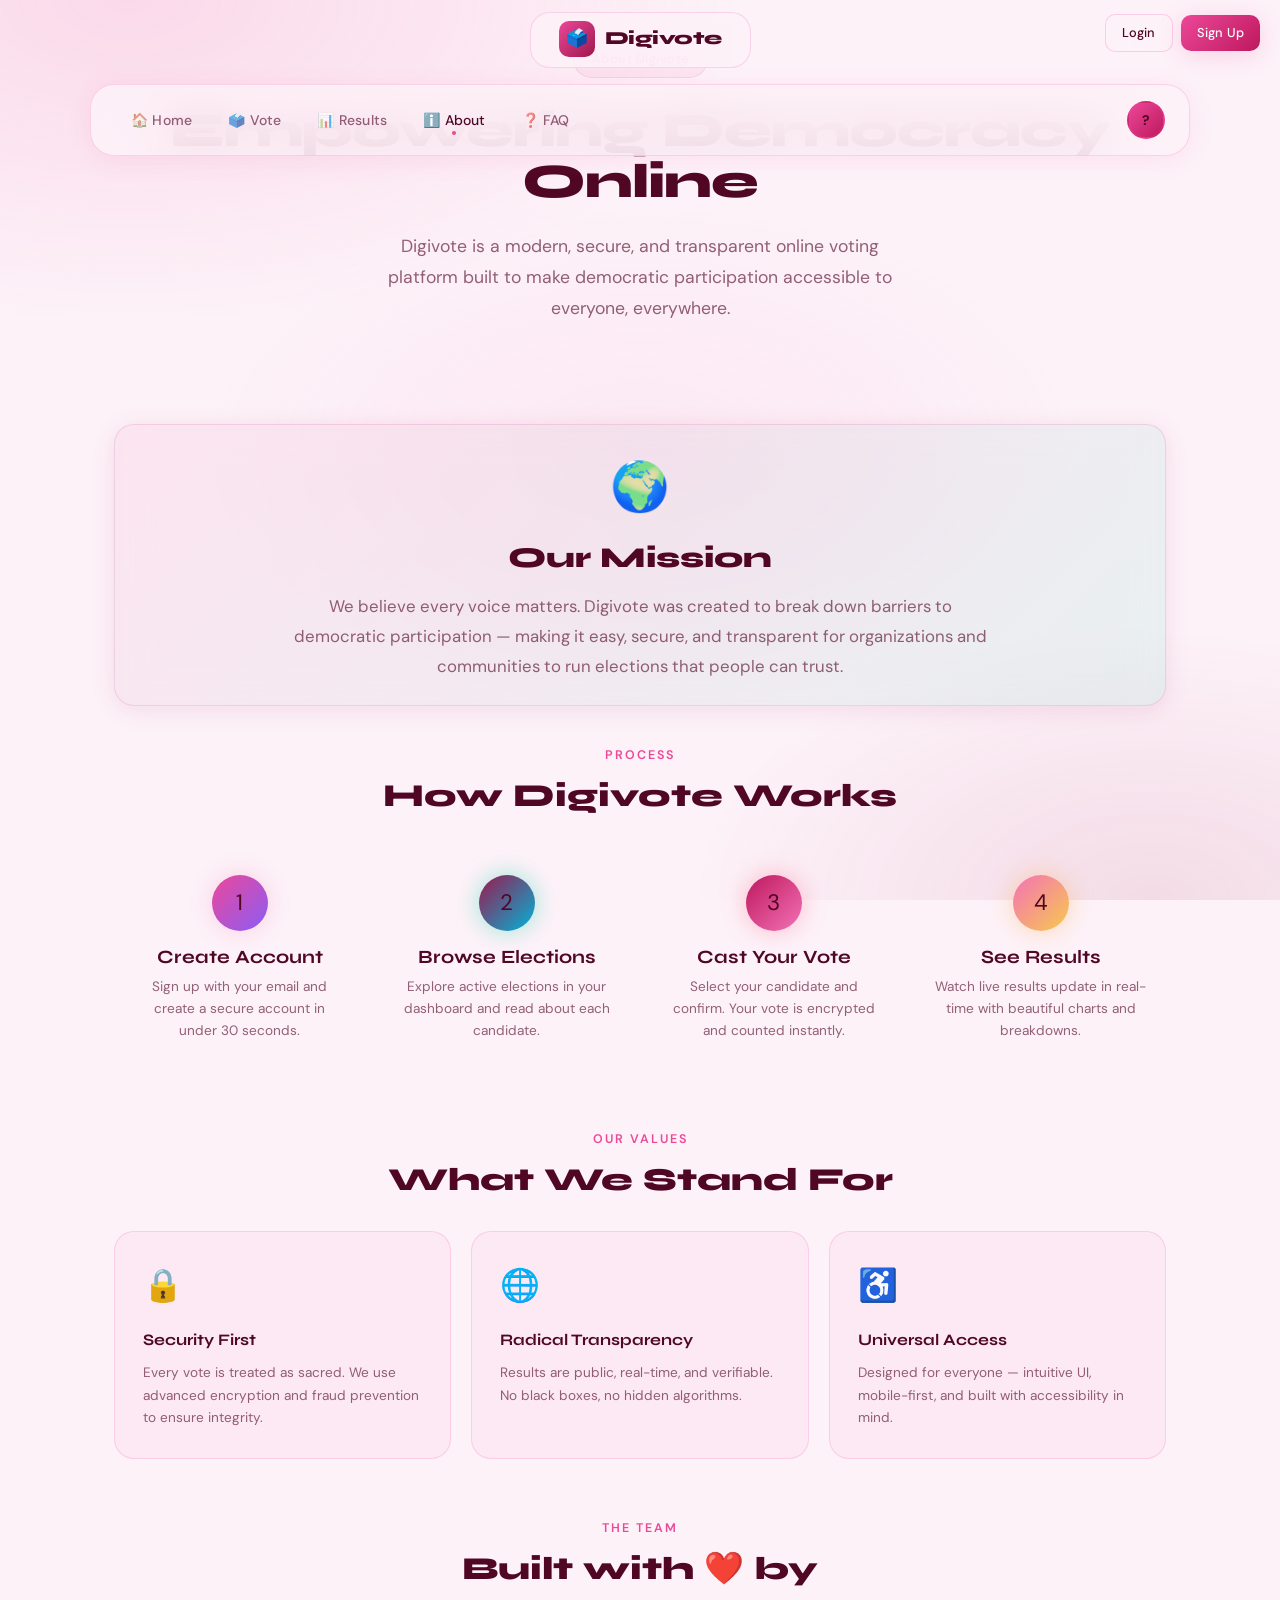
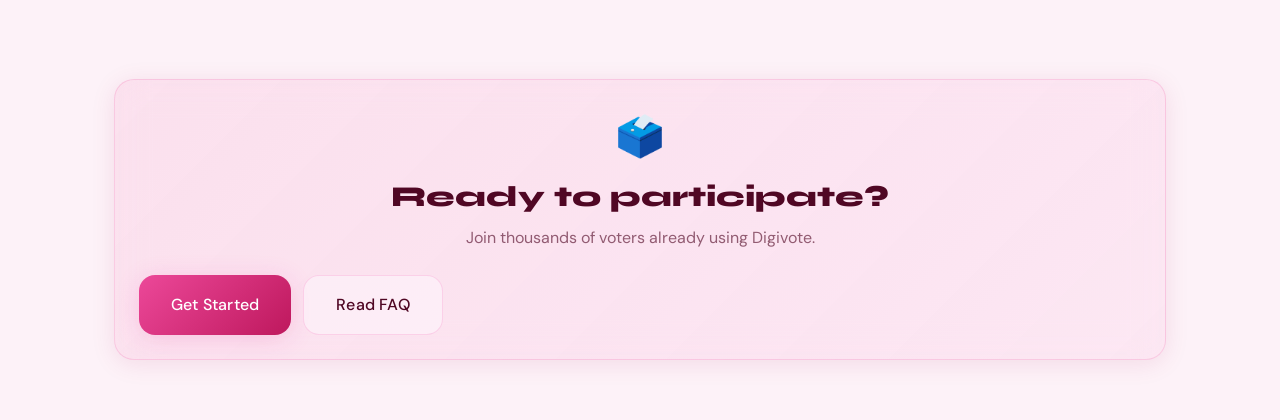
==== about.html @ bf9b4a69 "Add files via upload" ====
<!DOCTYPE html><html lang="en"><head><meta charset="UTF-8"/><meta name="viewport" content="width=device-width, initial-scale=1.0"/><title>About — Digivote</title><link rel="stylesheet" href="style.css"></head><body><div id="toast-container"></div><div id="auth-topbar" style="position:fixed;top:14px;right:20px;z-index:2000;display:flex;align-items:center;gap:8px;"><a href="login.html" id="auth-login-btn" class="btn btn-secondary btn-sm" style="backdrop-filter:blur(12px);background:rgba(253,242,248,0.85);border:1px solid rgba(249,168,212,0.5);">Login</a><a href="signup.html" id="auth-signup-btn" class="btn btn-primary btn-sm">Sign Up</a></div><div class="nav-wrapper"><div class="logo-topbar"><a href="index.html" class="nav-logo"><div class="logo-icon">🗳️</div> Digivote</a></div><nav class="navbar"><ul class="nav-links"><li><a href="index.html">🏠 Home</a></li><li><a href="vote.html">🗳️ Vote</a></li><li><a href="results.html">📊 Results</a></li><li><a href="about.html" class="active">ℹ️ About</a></li><li><a href="faq.html">❓ FAQ</a></li></ul><div class="nav-actions"><div class="nav-avatar" id="nav-avatar" onclick="window.location='dashboard.html'">?</div></nav><div class="mobile-menu" id="mobile-menu"><a href="index.html">🏠 Home</a><a href="vote.html">🗳️ Vote</a><a href="results.html">📊 Results</a><a href="faq.html">❓ FAQ</a><a href="login.html">🔑 Login</a></div></div><div class="page page-content"><div class="container"><section class="hero" style="padding:40px 0 60px;"><div class="hero-eyebrow">About Digivote</div><h1 class="hero-title" style="font-size:3rem;">Empowering <span class="highlight">Democracy</span><br/>Online</h1><p class="hero-subtitle">Digivote is a modern, secure, and transparent online voting platform built to make democratic participation accessible to everyone, everywhere.</p></section><div class="card card-body" style="margin-bottom:40px;background:linear-gradient(135deg,rgba(236,72,153,0.08),rgba(0,212,170,0.08));border-color:rgba(236,72,153,0.18);"><div style="text-align:center;max-width:700px;margin:0 auto;"><div style="font-size:3rem;margin-bottom:16px;">🌍</div><h2 style="font-family:'Syne',sans-serif;font-weight:800;font-size:1.8rem;margin-bottom:16px;">Our Mission</h2><p style="color:var(--text-secondary);line-height:1.8;font-size:1.05rem;">
We believe every voice matters. Digivote was created to break down barriers to democratic participation — making it easy, secure, and transparent for organizations and communities to run elections that people can trust.
</p></div></div><section style="margin-bottom:60px;"><div class="text-center mb-8"><div class="section-eyebrow">Process</div><h2 style="font-family:'Syne',sans-serif;font-size:2rem;font-weight:800;">How Digivote Works</h2></div><div class="grid-4" style="gap:16px;"><div style="text-align:center;padding:28px 20px;"><div style="width:56px;height:56px;border-radius:50%;background:linear-gradient(135deg,var(--accent-1),#8b5cf6);display:grid;place-items:center;font-size:1.4rem;margin:0 auto 16px;box-shadow:0 0 24px rgba(236,72,153,0.2);">1</div><h3 style="font-family:'Syne',sans-serif;font-weight:700;margin-bottom:8px;">Create Account</h3><p class="text-secondary text-sm">Sign up with your email and create a secure account in under 30 seconds.</p></div><div style="text-align:center;padding:28px 20px;"><div style="width:56px;height:56px;border-radius:50%;background:linear-gradient(135deg,var(--accent-2),#00b4d8);display:grid;place-items:center;font-size:1.4rem;margin:0 auto 16px;box-shadow:0 0 24px rgba(0,212,170,0.4);">2</div><h3 style="font-family:'Syne',sans-serif;font-weight:700;margin-bottom:8px;">Browse Elections</h3><p class="text-secondary text-sm">Explore active elections in your dashboard and read about each candidate.</p></div><div style="text-align:center;padding:28px 20px;"><div style="width:56px;height:56px;border-radius:50%;background:linear-gradient(135deg,var(--accent-3),var(--accent-4));display:grid;place-items:center;font-size:1.4rem;margin:0 auto 16px;box-shadow:0 0 24px rgba(255,101,132,0.4);">3</div><h3 style="font-family:'Syne',sans-serif;font-weight:700;margin-bottom:8px;">Cast Your Vote</h3><p class="text-secondary text-sm">Select your candidate and confirm. Your vote is encrypted and counted instantly.</p></div><div style="text-align:center;padding:28px 20px;"><div style="width:56px;height:56px;border-radius:50%;background:linear-gradient(135deg,var(--accent-4),#f7c94e);display:grid;place-items:center;font-size:1.4rem;margin:0 auto 16px;box-shadow:0 0 24px rgba(255,169,77,0.4);">4</div><h3 style="font-family:'Syne',sans-serif;font-weight:700;margin-bottom:8px;">See Results</h3><p class="text-secondary text-sm">Watch live results update in real-time with beautiful charts and breakdowns.</p></div></div></section><section style="margin-bottom:60px;"><div class="text-center mb-8"><div class="section-eyebrow">Our Values</div><h2 style="font-family:'Syne',sans-serif;font-size:2rem;font-weight:800;">What We Stand For</h2></div><div class="grid-3"><div class="feature-card"><div class="feature-icon">🔒</div><div class="feature-title">Security First</div><div class="feature-desc">Every vote is treated as sacred. We use advanced encryption and fraud prevention to ensure integrity.</div></div><div class="feature-card"><div class="feature-icon">🌐</div><div class="feature-title">Radical Transparency</div><div class="feature-desc">Results are public, real-time, and verifiable. No black boxes, no hidden algorithms.</div></div><div class="feature-card"><div class="feature-icon">♿</div><div class="feature-title">Universal Access</div><div class="feature-desc">Designed for everyone — intuitive UI, mobile-first, and built with accessibility in mind.</div></div></div></section><section style="margin-bottom:60px;"><div class="text-center mb-8"><div class="section-eyebrow">The Team</div><h2 style="font-family:'Syne',sans-serif;font-size:2rem;font-weight:800;">Built with ❤️ by</h2></div><div class="grid-4" id="team-grid"></div></section><div class="card card-body" style="text-align:center;background:linear-gradient(135deg,rgba(236,72,153,0.1),rgba(249,168,212,0.15));border-color:rgba(236,72,153,0.18);"><div style="font-size:2.5rem;margin-bottom:12px;">🗳️</div><h2 style="font-family:'Syne',sans-serif;font-weight:800;font-size:1.8rem;margin-bottom:12px;">Ready to participate?</h2><p class="text-secondary" style="margin-bottom:24px;max-width:400px;margin-left:auto;margin-right:auto;">Join thousands of voters already using Digivote.</p><div class="flex gap-3 justify-center" style="flex-wrap:wrap;"><a href="signup.html" class="btn btn-primary btn-lg">Get Started</a><a href="faq.html" class="btn btn-secondary btn-lg">Read FAQ</a></div></div></div></div><script src="script.js"></script></body></html>
---- style.css ----
@import url('https://fonts.googleapis.com/css2?family=Syne:wght@400;600;700;800&family=DM+Sans:ital,wght@0,300;0,400;0,500;1,300&display=swap');:root{--bg-dark:#fdf2f8;--bg-card:rgba(252,231,243,0.88);--bg-card-hover:rgba(254,240,249,0.97);--glass:rgba(253,242,248,0.72);--glass-border:rgba(249,168,212,0.45);--accent-1:#ec4899;--accent-2:#9d174d;--accent-3:#be185d;--accent-4:#f472b6;--text-primary:#500724;--text-secondary:rgba(80,7,36,0.62);--text-muted:rgba(80,7,36,0.38);--shadow-glow:0 0 40px rgba(236,72,153,0.18);--shadow-card:0 4px 24px rgba(157,23,77,0.1);--radius-lg:20px;--radius-md:14px;--radius-sm:8px;--nav-height:72px;--transition:0.3s cubic-bezier(0.4,0,0.2,1)}*,*::before,*::after{box-sizing:border-box;margin:0;padding:0}html{scroll-behavior:smooth}body{font-family:'DM Sans',sans-serif;background:var(--bg-dark);color:var(--text-primary);min-height:100vh;overflow-x:hidden;line-height:1.6}body::before{content:'';position:fixed;inset:0;z-index:0;background:radial-gradient(ellipse 80% 60% at 10% 0%,rgba(236,72,153,0.14) 0%,transparent 60%),radial-gradient(ellipse 60% 50% at 90% 100%,rgba(157,23,77,0.1) 0%,transparent 60%),radial-gradient(ellipse 50% 40% at 50% 50%,rgba(249,168,212,0.12) 0%,transparent 70%);pointer-events:none}h1,h2,h3,h4,h5{font-family:'Syne',sans-serif;line-height:1.15}a{color:inherit;text-decoration:none}::-webkit-scrollbar{width:6px}::-webkit-scrollbar-track{background:var(--bg-dark)}::-webkit-scrollbar-thumb{background:rgba(236,72,153,0.2);border-radius:3px}.nav-wrapper{position:fixed;top:0;left:50%;transform:translateX(-50%);z-index:1000;width:calc(100% - 32px);max-width:1100px;display:flex;flex-direction:column;align-items:center;gap:16px;padding-top:12px;pointer-events:auto}.logo-topbar{display:flex;justify-content:center;align-items:center;padding:8px 28px 10px;background:rgba(253,242,248,0.88);backdrop-filter:blur(24px) saturate(180%);-webkit-backdrop-filter:blur(24px) saturate(180%);border:1px solid var(--glass-border);border-radius:20px;border-bottom:1px solid var(--glass-border);width:fit-content}.logo-topbar .nav-logo{font-size:1.15rem}.navbar{display:flex;align-items:center;justify-content:space-between;padding:0 24px;height:var(--nav-height);width:100%;background:rgba(253,242,248,0.88);backdrop-filter:blur(24px) saturate(180%);-webkit-backdrop-filter:blur(24px) saturate(180%);border:1px solid var(--glass-border);border-radius:24px;box-shadow:0 4px 24px rgba(236,72,153,0.1),inset 0 1px 0 rgba(255,240,248,0.9);transition:var(--transition)}.nav-logo{display:flex;align-items:center;gap:10px;font-family:'Syne',sans-serif;font-weight:800;font-size:1.3rem;letter-spacing:-0.5px}.nav-logo .logo-icon{width:36px;height:36px;border-radius:10px;background:linear-gradient(135deg,var(--accent-1),var(--accent-2));display:grid;place-items:center;font-size:1.1rem}.nav-links{display:flex;align-items:center;gap:4px;list-style:none}.nav-links a{display:flex;align-items:center;gap:6px;padding:8px 16px;border-radius:12px;font-size:0.875rem;font-weight:500;letter-spacing:0.2px;color:var(--text-secondary);transition:var(--transition);position:relative}.nav-links a:hover,.nav-links a.active{color:var(--text-primary);background:rgba(255,255,255,0.08)}.nav-links a.active::after{content:'';position:absolute;bottom:4px;left:50%;transform:translateX(-50%);width:4px;height:4px;border-radius:50%;background:var(--accent-1)}.nav-links a span.icon{font-size:1rem}.nav-actions{display:flex;align-items:center;gap:10px}.nav-avatar{width:38px;height:38px;border-radius:50%;background:linear-gradient(135deg,var(--accent-1),var(--accent-3));display:grid;place-items:center;font-weight:700;font-size:0.875rem;cursor:pointer;border:2px solid rgba(236,72,153,0.2);transition:var(--transition)}.nav-avatar:hover{transform:scale(1.05);box-shadow:0 0 16px rgba(236,72,153,0.22)}.hamburger{display:none;flex-direction:column;gap:5px;cursor:pointer;padding:4px}.hamburger span{display:block;width:24px;height:2px;background:var(--text-primary);border-radius:2px;transition:var(--transition)}.hamburger.open span:nth-child(1){transform:rotate(45deg) translate(5px,5px)}.hamburger.open span:nth-child(2){opacity:0}.hamburger.open span:nth-child(3){transform:rotate(-45deg) translate(5px,-5px)}.mobile-menu{display:none;flex-direction:column;gap:4px;position:absolute;top:calc(100%+12px);left:0;right:0;background:rgba(253,242,248,0.97);backdrop-filter:blur(24px);border:1px solid var(--glass-border);border-radius:20px;padding:16px;overflow:hidden;animation:slideDown 0.3s ease}.mobile-menu.open{display:flex}.mobile-menu a{padding:12px 16px;border-radius:12px;color:var(--text-secondary);font-size:0.9rem;transition:var(--transition);display:flex;align-items:center;gap:8px}.mobile-menu a:hover{background:var(--bg-card-hover);color:var(--text-primary)}@keyframes slideDown{from{opacity:0;transform:translateY(-10px)}to{opacity:1;transform:translateY(0)}}.btn{display:inline-flex;align-items:center;gap:8px;padding:12px 24px;border-radius:var(--radius-md);border:none;font-family:'DM Sans',sans-serif;font-size:0.9rem;font-weight:500;cursor:pointer;transition:var(--transition);letter-spacing:0.2px;position:relative;overflow:hidden;text-decoration:none}.btn::before{content:'';position:absolute;inset:0;background:rgba(255,255,255,0);transition:var(--transition)}.btn:hover::before{background:rgba(255,255,255,0.08)}.btn-primary{background:linear-gradient(135deg,#ec4899,#be185d);color:#fff;box-shadow:0 4px 24px rgba(236,72,153,0.2)}.btn-primary:hover{transform:translateY(-2px);box-shadow:0 8px 32px rgba(236,72,153,0.25)}.btn-secondary{background:var(--glass);color:var(--text-primary);border:1px solid var(--glass-border)}.btn-secondary:hover{background:var(--bg-card-hover);transform:translateY(-2px);border-color:rgba(236,72,153,0.2)}.btn-success{background:linear-gradient(135deg,#9d174d,#be185d);color:#fff;box-shadow:0 4px 24px rgba(0,212,170,0.3)}.btn-success:hover{transform:translateY(-2px);box-shadow:0 8px 32px rgba(0,212,170,0.45)}.btn-danger{background:linear-gradient(135deg,#500724,#7f1d3b);color:#fff;box-shadow:0 4px 24px rgba(255,101,132,0.3)}.btn-danger:hover{transform:translateY(-2px)}.btn-lg{padding:16px 32px;font-size:1rem;border-radius:16px}.btn-sm{padding:8px 16px;font-size:0.8rem;border-radius:10px}.btn-full{width:100%;justify-content:center}.btn:active{transform:scale(0.97) !important}.btn:disabled{opacity:0.5;cursor:not-allowed;transform:none !important}.card{background:var(--bg-card);border:1px solid var(--glass-border);border-radius:var(--radius-lg);backdrop-filter:blur(16px);-webkit-backdrop-filter:blur(16px);box-shadow:var(--shadow-card);transition:var(--transition);overflow:hidden}.card:hover{background:var(--bg-card-hover);border-color:rgba(236,72,153,0.13)}.card-body{padding:24px}.card-header{padding:20px 24px 0}.form-group{margin-bottom:20px}.form-label{display:block;margin-bottom:8px;font-size:0.85rem;font-weight:500;color:var(--text-secondary);letter-spacing:0.3px}.form-control{width:100%;padding:13px 16px;background:rgba(255,255,255,0.05);border:1px solid var(--glass-border);border-radius:var(--radius-md);color:var(--text-primary);font-family:'DM Sans',sans-serif;font-size:0.9rem;transition:var(--transition);outline:none}.form-control::placeholder{color:var(--text-muted)}.form-control:focus{border-color:var(--accent-1);background:rgba(236,72,153,0.05);box-shadow:0 0 0 3px rgba(236,72,153,0.08)}.form-control.error{border-color:var(--accent-3)}.form-error{font-size:0.78rem;color:var(--accent-3);margin-top:6px;display:none}.form-error.show{display:block}.input-wrapper{position:relative}.input-icon{position:absolute;left:14px;top:50%;transform:translateY(-50%);font-size:1rem;color:var(--text-muted);pointer-events:none}.input-wrapper .form-control{padding-left:42px}.password-toggle{position:absolute;right:14px;top:50%;transform:translateY(-50%);cursor:pointer;color:var(--text-muted);font-size:0.9rem;background:none;border:none;transition:var(--transition)}.password-toggle:hover{color:var(--text-primary)}.page{min-height:100vh;position:relative;z-index:1}.page-content{padding-top:calc(var(--nav-height)+140px);padding-bottom:60px}.container{max-width:1100px;margin:0 auto;padding:0 24px}.container-sm{max-width:520px;margin:0 auto;padding:0 24px}#toast-container{position:fixed;top:100px;right:24px;z-index:9999;display:flex;flex-direction:column;gap:10px}.toast{display:flex;align-items:center;gap:12px;padding:14px 18px;border-radius:var(--radius-md);background:rgba(253,242,248,0.95);backdrop-filter:blur(20px);border:1px solid var(--glass-border);box-shadow:var(--shadow-card);min-width:300px;max-width:400px;animation:toastIn 0.35s cubic-bezier(0.34,1.56,0.64,1);transition:opacity 0.3s,transform 0.3s}.toast.removing{opacity:0;transform:translateX(20px)}.toast-icon{font-size:1.2rem;flex-shrink:0}.toast-msg{font-size:0.875rem;flex:1}.toast.success{border-color:rgba(249,168,212,0.3)}.toast.success .toast-icon{color:var(--accent-2)}.toast.error{border-color:rgba(255,101,132,0.35)}.toast.error .toast-icon{color:var(--accent-3)}.toast.info{border-color:rgba(236,72,153,0.15)}.toast.info .toast-icon{color:var(--accent-1)}.toast.warning{border-color:rgba(255,169,77,0.35)}.toast.warning .toast-icon{color:var(--accent-4)}@keyframes toastIn{from{opacity:0;transform:translateX(30px) scale(0.9)}to{opacity:1;transform:translateX(0) scale(1)}}.modal-overlay{position:fixed;inset:0;z-index:2000;background:rgba(80,7,36,0.35);backdrop-filter:blur(8px);display:flex;align-items:center;justify-content:center;opacity:0;pointer-events:none;transition:opacity 0.3s}.modal-overlay.open{opacity:1;pointer-events:all}.modal{background:rgba(253,242,248,0.99);border:1px solid var(--glass-border);border-radius:24px;padding:32px;width:90%;max-width:460px;box-shadow:0 24px 64px rgba(0,0,0,0.6);transform:scale(0.9) translateY(20px);transition:transform 0.35s cubic-bezier(0.34,1.56,0.64,1)}.modal-overlay.open .modal{transform:scale(1) translateY(0)}.modal-header{display:flex;justify-content:space-between;align-items:center;margin-bottom:20px}.modal-title{font-family:'Syne',sans-serif;font-size:1.3rem;font-weight:700}.modal-close{width:32px;height:32px;border-radius:8px;background:var(--glass);border:1px solid var(--glass-border);color:var(--text-secondary);cursor:pointer;font-size:1.1rem;display:grid;place-items:center;transition:var(--transition)}.modal-close:hover{background:var(--bg-card-hover);color:var(--text-primary)}.modal-body{color:var(--text-secondary);margin-bottom:24px;line-height:1.7}.modal-actions{display:flex;gap:12px;justify-content:flex-end}.badge{display:inline-flex;align-items:center;gap:5px;padding:4px 10px;border-radius:20px;font-size:0.75rem;font-weight:500}.badge-primary{background:rgba(236,72,153,0.1);color:var(--accent-1);border:1px solid rgba(236,72,153,0.18)}.badge-success{background:rgba(249,168,212,0.2);color:var(--accent-2);border:1px solid rgba(0,212,170,0.25)}.badge-danger{background:rgba(157,23,77,0.15);color:var(--accent-3);border:1px solid rgba(157,23,77,0.18)}.badge-warning{background:rgba(244,114,182,0.18);color:var(--accent-4);border:1px solid rgba(255,169,77,0.25)}.badge-dot::before{content:'';width:6px;height:6px;border-radius:50%;background:currentColor}.progress{background:rgba(255,255,255,0.08);border-radius:100px;overflow:hidden;height:8px}.progress-bar{height:100%;border-radius:100px;background:linear-gradient(90deg,#ec4899,#9d174d);transition:width 1s cubic-bezier(0.4,0,0.2,1);position:relative;overflow:hidden}.progress-bar::after{content:'';position:absolute;top:0;left:-100%;width:100%;height:100%;background:linear-gradient(90deg,transparent,rgba(255,255,255,0.3),transparent);animation:shimmer 2s infinite}@keyframes shimmer{to{left:100%}}.stat-card{padding:24px;border-radius:var(--radius-lg);background:var(--bg-card);border:1px solid var(--glass-border);transition:var(--transition)}.stat-card:hover{transform:translateY(-4px);box-shadow:var(--shadow-glow)}.stat-icon{width:48px;height:48px;border-radius:14px;display:grid;place-items:center;font-size:1.4rem;margin-bottom:16px}.stat-value{font-family:'Syne',sans-serif;font-size:2rem;font-weight:800;margin-bottom:4px}.stat-label{font-size:0.85rem;color:var(--text-secondary)}.stat-change{font-size:0.8rem;margin-top:8px;display:flex;align-items:center;gap:4px}.stat-change.up{color:var(--accent-2)}.stat-change.down{color:var(--accent-3)}.section-eyebrow{font-size:0.78rem;font-weight:600;letter-spacing:2px;text-transform:uppercase;color:var(--accent-1);margin-bottom:12px}.section-title{font-family:'Syne',sans-serif;font-weight:800;margin-bottom:16px}.section-title .highlight{background:linear-gradient(135deg,var(--accent-1),var(--accent-2));-webkit-background-clip:text;-webkit-text-fill-color:transparent;background-clip:text}.section-subtitle{color:var(--text-secondary);max-width:540px}.divider{height:1px;background:var(--glass-border);margin:24px 0}.divider-text{display:flex;align-items:center;gap:16px;margin:24px 0;color:var(--text-muted);font-size:0.8rem}.divider-text::before,.divider-text::after{content:'';flex:1;height:1px;background:var(--glass-border)}.grid-2{display:grid;grid-template-columns:repeat(2,1fr);gap:20px}.grid-3{display:grid;grid-template-columns:repeat(3,1fr);gap:20px}.grid-4{display:grid;grid-template-columns:repeat(4,1fr);gap:20px}.grid-auto{display:grid;grid-template-columns:repeat(auto-fill,minmax(280px,1fr));gap:20px}.candidate-card{background:var(--bg-card);border:1px solid var(--glass-border);border-radius:var(--radius-lg);overflow:hidden;transition:var(--transition);cursor:pointer;position:relative}.candidate-card:hover{transform:translateY(-6px);box-shadow:0 20px 48px rgba(0,0,0,0.4),0 0 0 1px rgba(236,72,153,0.18)}.candidate-card.voted{border-color:rgba(0,212,170,0.5);box-shadow:0 0 24px rgba(249,168,212,0.2)}.candidate-card.voted::after{content:'✓ VOTED';position:absolute;top:14px;right:14px;background:rgba(249,168,212,0.2);color:var(--accent-2);border:1px solid rgba(0,212,170,0.4);border-radius:8px;font-size:0.7rem;font-weight:700;padding:4px 10px;letter-spacing:1px}.candidate-avatar{width:80px;height:80px;border-radius:50%;display:grid;place-items:center;font-size:2rem;margin:24px auto 16px;border:3px solid var(--glass-border);background:linear-gradient(135deg,rgba(236,72,153,0.18),rgba(249,168,212,0.2));transition:var(--transition)}.candidate-card:hover .candidate-avatar{transform:scale(1.05);border-color:var(--accent-1)}.candidate-name{text-align:center;font-family:'Syne',sans-serif;font-weight:700;font-size:1.1rem}.candidate-party{text-align:center;font-size:0.8rem;color:var(--text-muted);margin-top:4px;margin-bottom:12px}.candidate-bio{font-size:0.83rem;color:var(--text-secondary);text-align:center;padding:0 20px 20px;line-height:1.6}.candidate-footer{padding:16px 20px 20px;border-top:1px solid var(--glass-border)}.election-card{background:var(--bg-card);border:1px solid var(--glass-border);border-radius:var(--radius-lg);padding:24px;transition:var(--transition)}.election-card:hover{background:var(--bg-card-hover);transform:translateY(-3px)}.election-meta{display:flex;align-items:center;justify-content:space-between;margin-bottom:16px}.election-title{font-family:'Syne',sans-serif;font-weight:700;font-size:1.15rem;margin-bottom:8px}.election-desc{color:var(--text-secondary);font-size:0.85rem;margin-bottom:16px;line-height:1.5}.election-stats{display:flex;gap:16px}.election-stat{font-size:0.8rem;color:var(--text-muted);display:flex;align-items:center;gap:5px}.hero{padding:80px 0 60px;text-align:center;position:relative}.hero-eyebrow{display:inline-flex;align-items:center;gap:8px;padding:8px 18px;border-radius:100px;background:rgba(236,72,153,0.07);border:1px solid rgba(236,72,153,0.13);font-size:0.8rem;font-weight:500;color:var(--accent-1);margin-bottom:28px;letter-spacing:0.5px}.hero-title{font-size:clamp(2.8rem,6vw,4.5rem);font-weight:800;margin-bottom:24px;line-height:1.05;letter-spacing:-1px}.hero-subtitle{font-size:1.1rem;color:var(--text-secondary);max-width:540px;margin:0 auto 40px;line-height:1.75}.hero-actions{display:flex;gap:14px;justify-content:center;flex-wrap:wrap}.orb{position:absolute;border-radius:50%;filter:blur(80px);pointer-events:none;opacity:0.5;animation:float 8s ease-in-out infinite}.orb-1{width:300px;height:300px;background:#f9a8d4;top:-100px;left:10%;animation-delay:0s}.orb-2{width:200px;height:200px;background:#ec4899;top:20%;right:5%;animation-delay:-3s}.orb-3{width:150px;height:150px;background:#be185d;bottom:0;left:40%;animation-delay:-5s}@keyframes float{0%,100%{transform:translateY(0) scale(1)}50%{transform:translateY(-20px) scale(1.05)}}.feature-card{padding:28px;border-radius:var(--radius-lg);background:var(--bg-card);border:1px solid var(--glass-border);transition:var(--transition);position:relative;overflow:hidden}.feature-card::before{content:'';position:absolute;top:0;left:0;right:0;height:2px;background:linear-gradient(90deg,transparent,var(--accent-1),transparent);opacity:0;transition:var(--transition)}.feature-card:hover{transform:translateY(-6px)}.feature-card:hover::before{opacity:1}.feature-icon{font-size:2rem;margin-bottom:16px}.feature-title{font-family:'Syne',sans-serif;font-weight:700;margin-bottom:10px}.feature-desc{font-size:0.85rem;color:var(--text-secondary);line-height:1.65}.dashboard-layout{display:grid;grid-template-columns:260px 1fr;gap:24px}.sidebar{background:var(--bg-card);border:1px solid var(--glass-border);border-radius:var(--radius-lg);padding:24px;height:fit-content;position:sticky;top:calc(var(--nav-height)+80px)}.sidebar-menu{list-style:none;display:flex;flex-direction:column;gap:4px}.sidebar-item a{display:flex;align-items:center;gap:12px;padding:11px 14px;border-radius:var(--radius-md);color:var(--text-secondary);font-size:0.875rem;font-weight:500;transition:var(--transition)}.sidebar-item a:hover,.sidebar-item a.active{background:rgba(236,72,153,0.07);color:var(--text-primary)}.sidebar-item a.active{color:var(--accent-1)}.sidebar-icon{width:20px;text-align:center}.profile-hero{background:linear-gradient(135deg,rgba(236,72,153,0.1),rgba(249,168,212,0.15));border:1px solid var(--glass-border);border-radius:var(--radius-lg);padding:40px;text-align:center;margin-bottom:24px}.profile-avatar-lg{width:100px;height:100px;border-radius:50%;margin:0 auto 20px;background:linear-gradient(135deg,var(--accent-1),var(--accent-3));display:grid;place-items:center;font-size:2.5rem;font-weight:800;border:4px solid rgba(236,72,153,0.2);box-shadow:0 0 32px rgba(236,72,153,0.15)}.profile-name{font-size:1.6rem;font-weight:800;margin-bottom:6px}.profile-email{color:var(--text-secondary);font-size:0.9rem}.activity-item{display:flex;align-items:center;gap:14px;padding:14px 0;border-bottom:1px solid var(--glass-border)}.activity-item:last-child{border-bottom:none}.activity-dot{width:10px;height:10px;border-radius:50%;flex-shrink:0}.activity-dot.primary{background:var(--accent-1);box-shadow:0 0 8px var(--accent-1)}.activity-dot.success{background:var(--accent-2);box-shadow:0 0 8px var(--accent-2)}.activity-dot.warning{background:var(--accent-4);box-shadow:0 0 8px var(--accent-4)}.activity-content{flex:1}.activity-title{font-size:0.875rem;font-weight:500}.activity-time{font-size:0.78rem;color:var(--text-muted);margin-top:2px}.auth-container{display:flex;min-height:100vh;align-items:center;justify-content:center;padding:calc(var(--nav-height)+80px) 24px 60px}.auth-card{width:100%;max-width:460px;background:rgba(253,242,248,0.95);border:1px solid var(--glass-border);border-radius:28px;padding:40px;backdrop-filter:blur(24px);box-shadow:0 24px 80px rgba(0,0,0,0.4),inset 0 1px 0 rgba(255,255,255,0.06)}.auth-logo{text-align:center;margin-bottom:32px}.auth-title{font-size:1.7rem;font-weight:800;text-align:center;margin-bottom:8px}.auth-subtitle{color:var(--text-secondary);text-align:center;font-size:0.9rem;margin-bottom:32px}.auth-footer{text-align:center;margin-top:24px;font-size:0.875rem;color:var(--text-secondary)}.auth-footer a{color:var(--accent-1);font-weight:500}.auth-footer a:hover{text-decoration:underline}.steps{display:flex;align-items:center;gap:0;margin-bottom:32px}.step{display:flex;align-items:center;flex:1}.step-circle{width:32px;height:32px;border-radius:50%;flex-shrink:0;background:var(--glass);border:1px solid var(--glass-border);display:grid;place-items:center;font-size:0.8rem;font-weight:600;transition:var(--transition)}.step.active .step-circle{background:var(--accent-1);border-color:var(--accent-1);color:#fff;box-shadow:0 0 16px rgba(236,72,153,0.22)}.step.done .step-circle{background:var(--accent-2);border-color:var(--accent-2);color:#fff}.step-line{flex:1;height:1px;background:var(--glass-border);margin:0 8px}.step.done~.step .step-line,.step.done .step-line{background:var(--accent-2)}.empty-state{text-align:center;padding:60px 20px}.empty-icon{font-size:3rem;margin-bottom:16px;opacity:0.5}.empty-title{font-family:'Syne',sans-serif;font-weight:700;font-size:1.2rem;margin-bottom:8px}.empty-desc{color:var(--text-secondary);font-size:0.875rem;max-width:300px;margin:0 auto}.result-bar-wrap{margin-bottom:20px}.result-bar-header{display:flex;justify-content:space-between;margin-bottom:8px}.result-bar-name{font-weight:500;font-size:0.9rem}.result-bar-pct{font-weight:700;font-size:0.9rem}.result-bar-count{font-size:0.78rem;color:var(--text-muted)}.progress.lg{height:12px;margin-bottom:6px}.progress-bar.leading{background:linear-gradient(90deg,var(--accent-2),#00b4d8)}.winner-banner{background:linear-gradient(135deg,rgba(249,168,212,0.2),rgba(0,180,216,0.1));border:1px solid rgba(249,168,212,0.3);border-radius:var(--radius-lg);padding:28px;display:flex;align-items:center;gap:20px;margin-bottom:28px}.winner-crown{font-size:3rem}.winner-label{font-size:0.75rem;text-transform:uppercase;letter-spacing:1.5px;color:var(--accent-2);font-weight:600}.winner-name{font-family:'Syne',sans-serif;font-size:1.5rem;font-weight:800}.winner-votes{font-size:0.85rem;color:var(--text-secondary);margin-top:4px}.timeline{position:relative;padding-left:24px}.timeline::before{content:'';position:absolute;left:7px;top:0;bottom:0;width:1px;background:var(--glass-border)}.timeline-item{position:relative;padding-bottom:24px}.timeline-item::before{content:'';position:absolute;left:-20px;top:4px;width:10px;height:10px;border-radius:50%;background:var(--accent-1);border:2px solid var(--bg-dark)}.timeline-item:last-child{padding-bottom:0}.timeline-title{font-weight:600;font-size:0.9rem;margin-bottom:4px}.timeline-time{font-size:0.78rem;color:var(--text-muted)}.tabs{display:flex;gap:4px;background:var(--glass);border:1px solid var(--glass-border);border-radius:14px;padding:4px;margin-bottom:28px}.tab-btn{flex:1;padding:10px 16px;border-radius:10px;border:none;background:transparent;color:var(--text-secondary);cursor:pointer;font-family:'DM Sans',sans-serif;font-size:0.875rem;font-weight:500;transition:var(--transition);white-space:nowrap}.tab-btn.active{background:rgba(236,72,153,0.1);color:var(--text-primary);box-shadow:inset 0 0 0 1px rgba(236,72,153,0.2)}.tab-panel{display:none}.tab-panel.active{display:block;animation:fadeUp 0.3s ease}@keyframes fadeUp{from{opacity:0;transform:translateY(8px)}to{opacity:1;transform:translateY(0)}}.page-transition{animation:pageIn 0.4s cubic-bezier(0.4,0,0.2,1)}@keyframes pageIn{from{opacity:0;transform:translateY(16px)}to{opacity:1;transform:translateY(0)}}.glow-sep{height:1px;margin:60px 0;background:linear-gradient(90deg,transparent,rgba(236,72,153,0.22),transparent)}@media (max-width:900px){.nav-links{display:none}.hamburger{display:flex}.grid-4{grid-template-columns:repeat(2,1fr)}.grid-3{grid-template-columns:repeat(2,1fr)}.dashboard-layout{grid-template-columns:1fr}.sidebar{position:static}.hero-title{font-size:2.5rem}}@media (max-width:600px){.grid-2,.grid-3,.grid-4{grid-template-columns:1fr}.auth-card{padding:28px 24px}.hero{padding:40px 0 40px}.hero-title{font-size:2rem}.hero-actions{flex-direction:column;align-items:center}.modal-actions{flex-direction:column-reverse}.modal-actions .btn{width:100%}.winner-banner{flex-direction:column;text-align:center}}.flex{display:flex}.items-center{align-items:center}.justify-between{justify-content:space-between}.gap-2{gap:8px}.gap-3{gap:12px}.gap-4{gap:16px}.mt-1{margin-top:4px}.mt-2{margin-top:8px}.mt-3{margin-top:12px}.mt-4{margin-top:16px}.mb-1{margin-bottom:4px}.mb-2{margin-bottom:8px}.mb-3{margin-bottom:12px}.mb-4{margin-bottom:16px}.mb-6{margin-bottom:24px}.mb-8{margin-bottom:32px}.text-sm{font-size:0.85rem}.text-xs{font-size:0.78rem}.text-muted{color:var(--text-muted)}.text-secondary{color:var(--text-secondary)}.text-accent{color:var(--accent-1)}.text-success{color:var(--accent-2)}.text-danger{color:var(--accent-3)}.text-center{text-align:center}.font-bold{font-weight:700}.font-heading{font-family:'Syne',sans-serif}.hidden{display:none !important}.w-full{width:100%}
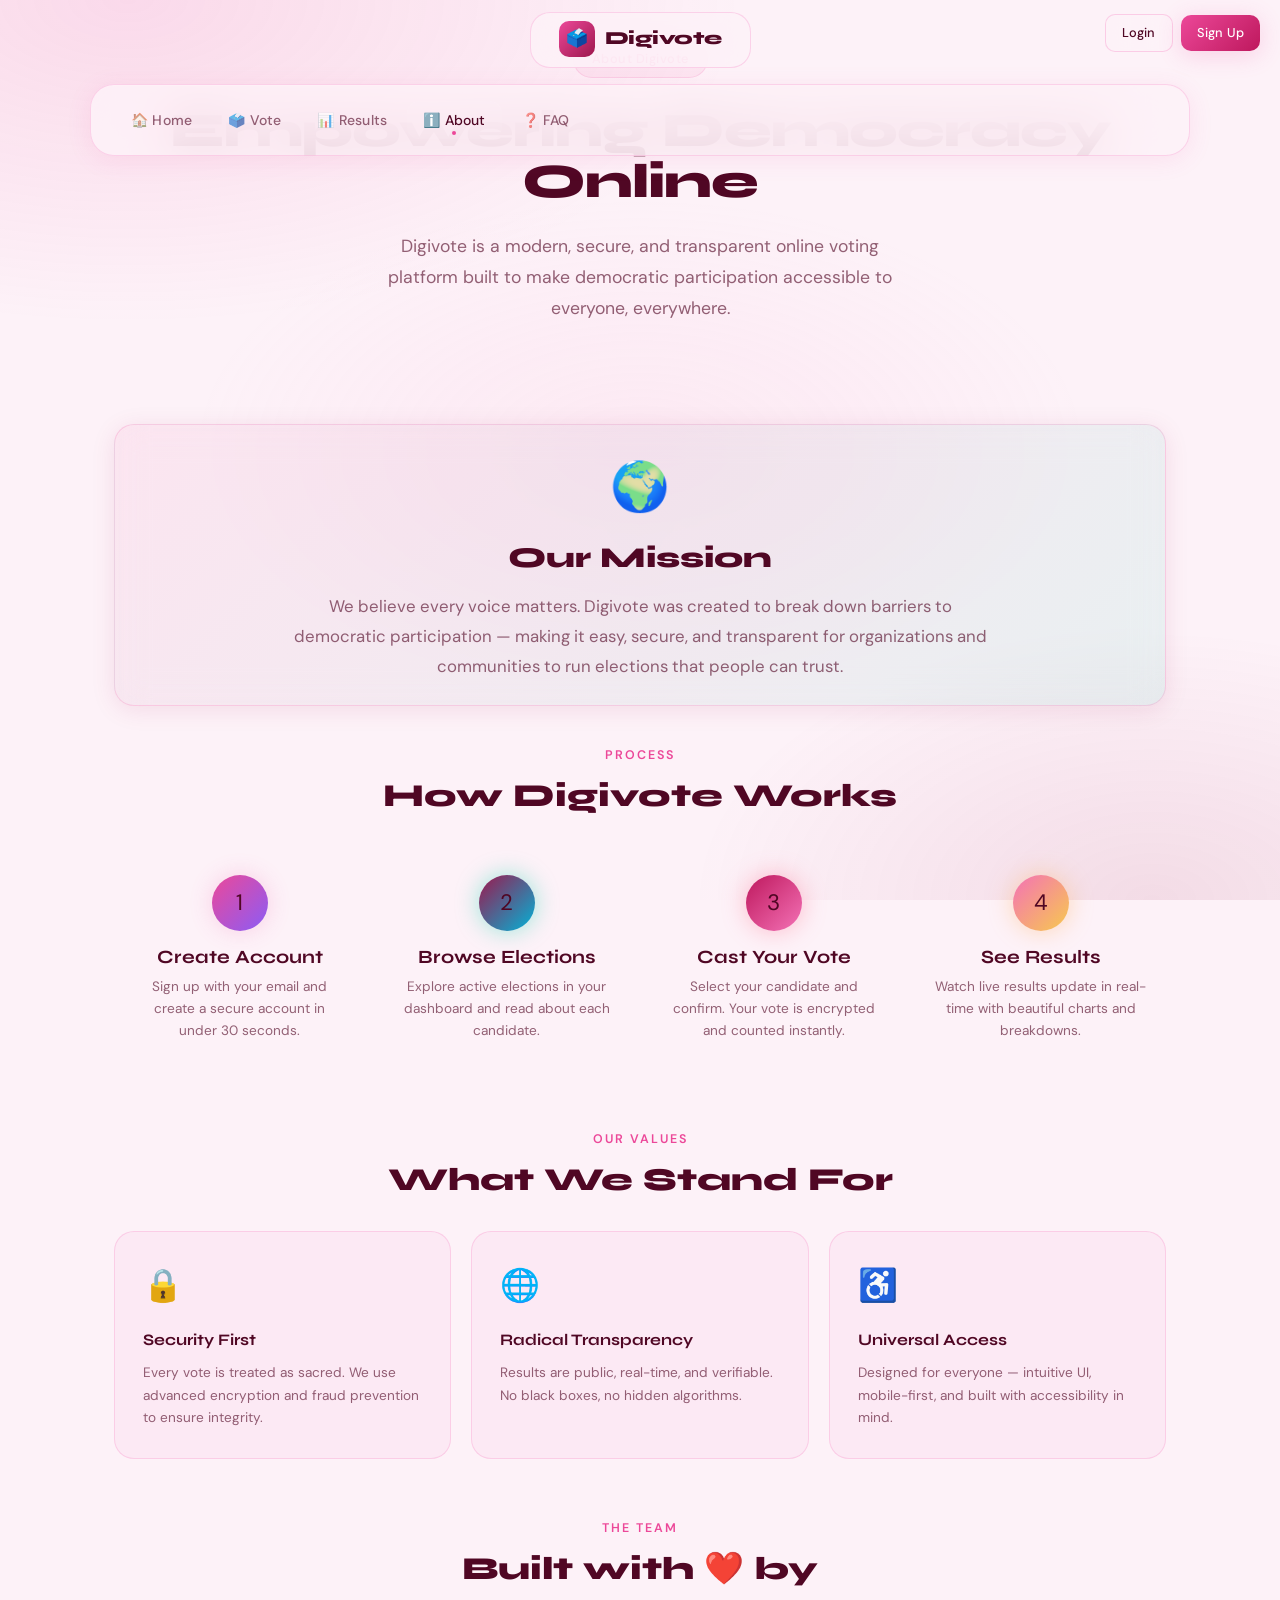
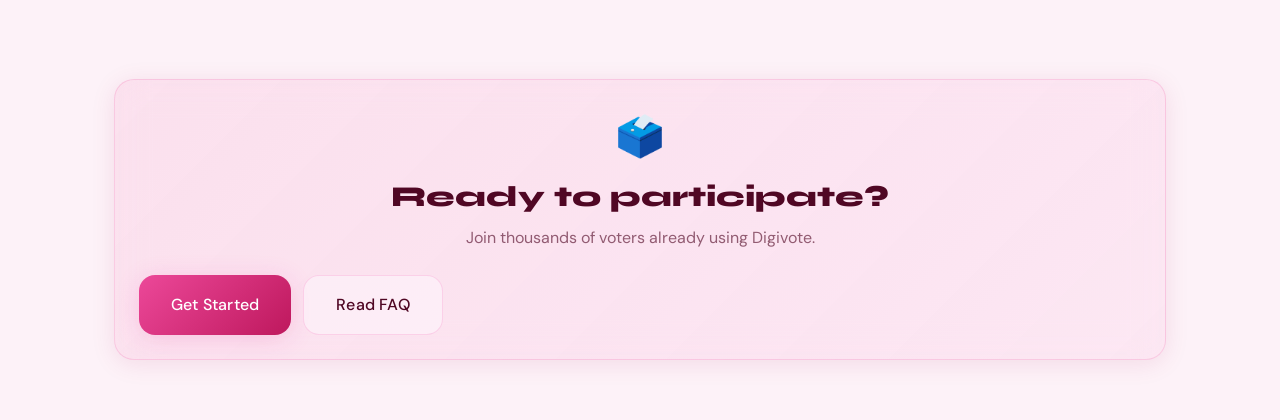
==== commit 7e50ec66: "Add files via upload" ====
--- a/about.html
+++ b/about.html
@@ -1,3 +1,3 @@
 <!DOCTYPE html><html lang="en"><head><meta charset="UTF-8"/><meta name="viewport" content="width=device-width, initial-scale=1.0"/><title>About — Digivote</title><link rel="stylesheet" href="style.css"></head><body><div id="toast-container"></div><div id="auth-topbar" style="position:fixed;top:14px;right:20px;z-index:2000;display:flex;align-items:center;gap:8px;"><a href="login.html" id="auth-login-btn" class="btn btn-secondary btn-sm" style="backdrop-filter:blur(12px);background:rgba(253,242,248,0.85);border:1px solid rgba(249,168,212,0.5);">Login</a><a href="signup.html" id="auth-signup-btn" class="btn btn-primary btn-sm">Sign Up</a></div><div class="nav-wrapper"><div class="logo-topbar"><a href="index.html" class="nav-logo"><div class="logo-icon">🗳️</div> Digivote</a></div><nav class="navbar"><ul class="nav-links"><li><a href="index.html">🏠 Home</a></li><li><a href="vote.html">🗳️ Vote</a></li><li><a href="results.html">📊 Results</a></li><li><a href="about.html" class="active">ℹ️ About</a></li><li><a href="faq.html">❓ FAQ</a></li></ul><div class="nav-actions"><div class="nav-avatar" id="nav-avatar" onclick="window.location='dashboard.html'">?</div></nav><div class="mobile-menu" id="mobile-menu"><a href="index.html">🏠 Home</a><a href="vote.html">🗳️ Vote</a><a href="results.html">📊 Results</a><a href="faq.html">❓ FAQ</a><a href="login.html">🔑 Login</a></div></div><div class="page page-content"><div class="container"><section class="hero" style="padding:40px 0 60px;"><div class="hero-eyebrow">About Digivote</div><h1 class="hero-title" style="font-size:3rem;">Empowering <span class="highlight">Democracy</span><br/>Online</h1><p class="hero-subtitle">Digivote is a modern, secure, and transparent online voting platform built to make democratic participation accessible to everyone, everywhere.</p></section><div class="card card-body" style="margin-bottom:40px;background:linear-gradient(135deg,rgba(236,72,153,0.08),rgba(0,212,170,0.08));border-color:rgba(236,72,153,0.18);"><div style="text-align:center;max-width:700px;margin:0 auto;"><div style="font-size:3rem;margin-bottom:16px;">🌍</div><h2 style="font-family:'Syne',sans-serif;font-weight:800;font-size:1.8rem;margin-bottom:16px;">Our Mission</h2><p style="color:var(--text-secondary);line-height:1.8;font-size:1.05rem;">
 We believe every voice matters. Digivote was created to break down barriers to democratic participation — making it easy, secure, and transparent for organizations and communities to run elections that people can trust.
-</p></div></div><section style="margin-bottom:60px;"><div class="text-center mb-8"><div class="section-eyebrow">Process</div><h2 style="font-family:'Syne',sans-serif;font-size:2rem;font-weight:800;">How Digivote Works</h2></div><div class="grid-4" style="gap:16px;"><div style="text-align:center;padding:28px 20px;"><div style="width:56px;height:56px;border-radius:50%;background:linear-gradient(135deg,var(--accent-1),#8b5cf6);display:grid;place-items:center;font-size:1.4rem;margin:0 auto 16px;box-shadow:0 0 24px rgba(236,72,153,0.2);">1</div><h3 style="font-family:'Syne',sans-serif;font-weight:700;margin-bottom:8px;">Create Account</h3><p class="text-secondary text-sm">Sign up with your email and create a secure account in under 30 seconds.</p></div><div style="text-align:center;padding:28px 20px;"><div style="width:56px;height:56px;border-radius:50%;background:linear-gradient(135deg,var(--accent-2),#00b4d8);display:grid;place-items:center;font-size:1.4rem;margin:0 auto 16px;box-shadow:0 0 24px rgba(0,212,170,0.4);">2</div><h3 style="font-family:'Syne',sans-serif;font-weight:700;margin-bottom:8px;">Browse Elections</h3><p class="text-secondary text-sm">Explore active elections in your dashboard and read about each candidate.</p></div><div style="text-align:center;padding:28px 20px;"><div style="width:56px;height:56px;border-radius:50%;background:linear-gradient(135deg,var(--accent-3),var(--accent-4));display:grid;place-items:center;font-size:1.4rem;margin:0 auto 16px;box-shadow:0 0 24px rgba(255,101,132,0.4);">3</div><h3 style="font-family:'Syne',sans-serif;font-weight:700;margin-bottom:8px;">Cast Your Vote</h3><p class="text-secondary text-sm">Select your candidate and confirm. Your vote is encrypted and counted instantly.</p></div><div style="text-align:center;padding:28px 20px;"><div style="width:56px;height:56px;border-radius:50%;background:linear-gradient(135deg,var(--accent-4),#f7c94e);display:grid;place-items:center;font-size:1.4rem;margin:0 auto 16px;box-shadow:0 0 24px rgba(255,169,77,0.4);">4</div><h3 style="font-family:'Syne',sans-serif;font-weight:700;margin-bottom:8px;">See Results</h3><p class="text-secondary text-sm">Watch live results update in real-time with beautiful charts and breakdowns.</p></div></div></section><section style="margin-bottom:60px;"><div class="text-center mb-8"><div class="section-eyebrow">Our Values</div><h2 style="font-family:'Syne',sans-serif;font-size:2rem;font-weight:800;">What We Stand For</h2></div><div class="grid-3"><div class="feature-card"><div class="feature-icon">🔒</div><div class="feature-title">Security First</div><div class="feature-desc">Every vote is treated as sacred. We use advanced encryption and fraud prevention to ensure integrity.</div></div><div class="feature-card"><div class="feature-icon">🌐</div><div class="feature-title">Radical Transparency</div><div class="feature-desc">Results are public, real-time, and verifiable. No black boxes, no hidden algorithms.</div></div><div class="feature-card"><div class="feature-icon">♿</div><div class="feature-title">Universal Access</div><div class="feature-desc">Designed for everyone — intuitive UI, mobile-first, and built with accessibility in mind.</div></div></div></section><section style="margin-bottom:60px;"><div class="text-center mb-8"><div class="section-eyebrow">The Team</div><h2 style="font-family:'Syne',sans-serif;font-size:2rem;font-weight:800;">Built with ❤️ by</h2></div><div class="grid-4" id="team-grid"></div></section><div class="card card-body" style="text-align:center;background:linear-gradient(135deg,rgba(236,72,153,0.1),rgba(249,168,212,0.15));border-color:rgba(236,72,153,0.18);"><div style="font-size:2.5rem;margin-bottom:12px;">🗳️</div><h2 style="font-family:'Syne',sans-serif;font-weight:800;font-size:1.8rem;margin-bottom:12px;">Ready to participate?</h2><p class="text-secondary" style="margin-bottom:24px;max-width:400px;margin-left:auto;margin-right:auto;">Join thousands of voters already using Digivote.</p><div class="flex gap-3 justify-center" style="flex-wrap:wrap;"><a href="signup.html" class="btn btn-primary btn-lg">Get Started</a><a href="faq.html" class="btn btn-secondary btn-lg">Read FAQ</a></div></div></div></div><script src="script.js"></script></body></html>+</p></div></div><section style="margin-bottom:60px;"><div class="text-center mb-8"><div class="section-eyebrow">Process</div><h2 style="font-family:'Syne',sans-serif;font-size:2rem;font-weight:800;">How Digivote Works</h2></div><div class="grid-4" style="gap:16px;"><div style="text-align:center;padding:28px 20px;"><div style="width:56px;height:56px;border-radius:50%;background:linear-gradient(135deg,var(--accent-1),#8b5cf6);display:grid;place-items:center;font-size:1.4rem;margin:0 auto 16px;box-shadow:0 0 24px rgba(236,72,153,0.2);">1</div><h3 style="font-family:'Syne',sans-serif;font-weight:700;margin-bottom:8px;">Create Account</h3><p class="text-secondary text-sm">Sign up with your email and create a secure account in under 30 seconds.</p></div><div style="text-align:center;padding:28px 20px;"><div style="width:56px;height:56px;border-radius:50%;background:linear-gradient(135deg,var(--accent-2),#00b4d8);display:grid;place-items:center;font-size:1.4rem;margin:0 auto 16px;box-shadow:0 0 24px rgba(0,212,170,0.4);">2</div><h3 style="font-family:'Syne',sans-serif;font-weight:700;margin-bottom:8px;">Browse Elections</h3><p class="text-secondary text-sm">Explore active elections in your dashboard and read about each candidate.</p></div><div style="text-align:center;padding:28px 20px;"><div style="width:56px;height:56px;border-radius:50%;background:linear-gradient(135deg,var(--accent-3),var(--accent-4));display:grid;place-items:center;font-size:1.4rem;margin:0 auto 16px;box-shadow:0 0 24px rgba(255,101,132,0.4);">3</div><h3 style="font-family:'Syne',sans-serif;font-weight:700;margin-bottom:8px;">Cast Your Vote</h3><p class="text-secondary text-sm">Select your candidate and confirm. Your vote is encrypted and counted instantly.</p></div><div style="text-align:center;padding:28px 20px;"><div style="width:56px;height:56px;border-radius:50%;background:linear-gradient(135deg,var(--accent-4),#f7c94e);display:grid;place-items:center;font-size:1.4rem;margin:0 auto 16px;box-shadow:0 0 24px rgba(255,169,77,0.4);">4</div><h3 style="font-family:'Syne',sans-serif;font-weight:700;margin-bottom:8px;">See Results</h3><p class="text-secondary text-sm">Watch live results update in real-time with beautiful charts and breakdowns.</p></div></div></section><section style="margin-bottom:60px;"><div class="text-center mb-8"><div class="section-eyebrow">Our Values</div><h2 style="font-family:'Syne',sans-serif;font-size:2rem;font-weight:800;">What We Stand For</h2></div><div class="grid-3"><div class="feature-card"><div class="feature-icon">🔒</div><div class="feature-title">Security First</div><div class="feature-desc">Every vote is treated as sacred. We use advanced encryption and fraud prevention to ensure integrity.</div></div><div class="feature-card"><div class="feature-icon">🌐</div><div class="feature-title">Radical Transparency</div><div class="feature-desc">Results are public, real-time, and verifiable. No black boxes, no hidden algorithms.</div></div><div class="feature-card"><div class="feature-icon">♿</div><div class="feature-title">Universal Access</div><div class="feature-desc">Designed for everyone — intuitive UI, mobile-first, and built with accessibility in mind.</div></div></div></section><section style="margin-bottom:60px;"><div class="text-center mb-8"><div class="section-eyebrow">The Team</div><h2 style="font-family:'Syne',sans-serif;font-size:2rem;font-weight:800;">Built with ❤️ by</h2></div><div class="grid-4" id="team-grid"></div></section><div class="card card-body" style="text-align:center;background:linear-gradient(135deg,rgba(236,72,153,0.1),rgba(249,168,212,0.15));border-color:rgba(236,72,153,0.18);"><div style="font-size:2.5rem;margin-bottom:12px;">🗳️</div><h2 style="font-family:'Syne',sans-serif;font-weight:800;font-size:1.8rem;margin-bottom:12px;">Ready to participate?</h2><p class="text-secondary" style="margin-bottom:24px;max-width:400px;margin-left:auto;margin-right:auto;">Join thousands of voters already using Digivote.</p><div class="flex gap-3 justify-center" style="flex-wrap:wrap;"><a href="signup.html" class="btn btn-primary btn-lg">Get Started</a><a href="faq.html" class="btn btn-secondary btn-lg">Read FAQ</a></div></div></div></div><script src="script.js"></script><script src="script.js"></script></body></html>
